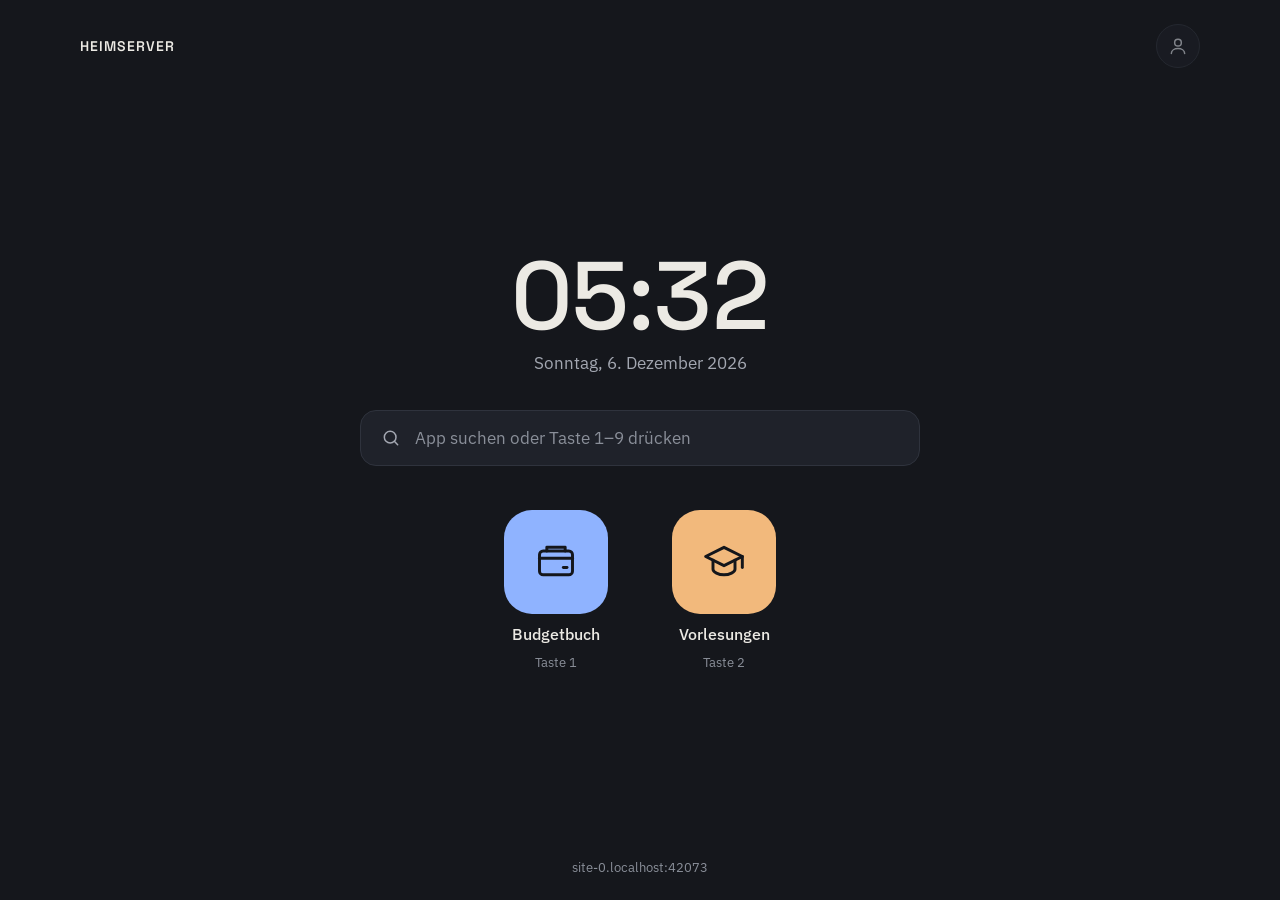
==== start/index.html @ 28f743a7 "Startseite (Launcher) und Caddy-Konfiguration für den Pi - Startseite im Launcher-Stil: Uhr, Suche, " ====
<!doctype html>
<html lang="de">
<head>
<meta charset="utf-8">
<meta name="viewport" content="width=device-width, initial-scale=1, viewport-fit=cover">
<meta name="color-scheme" content="dark">
<meta name="theme-color" content="#15171c">
<title>Heimserver</title>
<link rel="icon" href="data:image/svg+xml,<svg xmlns=%22http://www.w3.org/2000/svg%22 viewBox=%220 0 100 100%22><rect width=%22100%22 height=%22100%22 rx=%2224%22 fill=%22%2315171c%22/><rect x=%2224%22 y=%2224%22 width=%2222%22 height=%2222%22 rx=%226%22 fill=%22%238fb3ff%22/><rect x=%2254%22 y=%2224%22 width=%2222%22 height=%2222%22 rx=%226%22 fill=%22%23f2b97c%22/><rect x=%2224%22 y=%2254%22 width=%2222%22 height=%2222%22 rx=%226%22 fill=%22%23f2b97c%22/><rect x=%2254%22 y=%2254%22 width=%2222%22 height=%2222%22 rx=%226%22 fill=%22%238fb3ff%22/></svg>">
<link rel="preconnect" href="https://fonts.googleapis.com">
<link rel="stylesheet" href="https://fonts.googleapis.com/css2?family=Space+Grotesk:wght@500;600&amp;family=IBM+Plex+Sans:wght@400;500&amp;display=swap">
<link rel="stylesheet" href="/start/start.css">
</head>
<body>
<div class="page">
  <header class="top">
    <span class="brand">HEIMSERVER</span>
    <button type="button" class="account" disabled aria-label="Konto – kommt bald" title="Konto – kommt bald">
      <svg width="20" height="20" viewBox="0 0 24 24" fill="none" stroke="currentColor" stroke-width="1.8" stroke-linecap="round" stroke-linejoin="round" aria-hidden="true"><circle cx="12" cy="8" r="4"/><path d="M4 21c0-4 4-6 8-6s8 2 8 6"/></svg>
    </button>
  </header>

  <main class="center">
    <div class="clock">
      <div class="time" id="time">--:--</div>
      <div class="date" id="date"></div>
    </div>

    <label class="search">
      <svg width="20" height="20" viewBox="0 0 24 24" fill="none" stroke="currentColor" stroke-width="1.8" stroke-linecap="round" aria-hidden="true"><circle cx="11" cy="11" r="7"/><path d="M20 20l-4-4"/></svg>
      <span class="visually-hidden">App suchen</span>
      <input type="search" id="q" placeholder="App suchen oder Taste 1–9 drücken" autocomplete="off" spellcheck="false">
    </label>

    <nav aria-label="Apps">
      <ul class="apps" id="apps">
        <noscript>
          <li><a class="app" href="/budget/"><span class="label">Budgetbuch</span></a></li>
          <li><a class="app" href="/vorlesungen/"><span class="label">Vorlesungen</span></a></li>
        </noscript>
      </ul>
    </nav>
    <p class="empty" id="empty" hidden>Keine App gefunden.</p>
  </main>

  <footer class="host" id="host"></footer>
</div>
<script src="/start/start.js"></script>
</body>
</html>
---- start/start.css ----
:root {
  --bg: #15171c;
  --surface: #1f222a;
  --line: #2f333d;
  --fg: #eceae4;
  --muted: #a3a7b1;
  --faint: #8a8f99;
  --focus: #8fb3ff;
}

* { box-sizing: border-box; }

html, body { margin: 0; min-height: 100%; background: var(--bg); color: var(--fg); }

body { font-family: "IBM Plex Sans", system-ui, -apple-system, sans-serif; }

.page {
  min-height: 100vh;
  min-height: 100dvh;
  display: flex;
  flex-direction: column;
  padding: max(24px, env(safe-area-inset-top)) 16px max(24px, env(safe-area-inset-bottom));
}

.top { display: flex; justify-content: space-between; align-items: center; max-width: 1120px; width: 100%; margin: 0 auto; }

.brand { font-family: "Space Grotesk", system-ui, sans-serif; font-weight: 600; letter-spacing: 1px; font-size: 14px; }

.account {
  width: 44px; height: 44px; border-radius: 50%;
  border: 1px solid var(--line); background: #1c1f26; color: #c9ccd4;
  display: flex; align-items: center; justify-content: center;
}
.account:disabled { opacity: .6; cursor: not-allowed; }

.center { flex: 1; display: flex; flex-direction: column; align-items: center; justify-content: center; gap: 36px; padding: 32px 0; }

.clock { display: flex; flex-direction: column; align-items: center; gap: 8px; }
.time { font-family: "Space Grotesk", system-ui, sans-serif; font-weight: 500; font-size: clamp(64px, 14vw, 96px); letter-spacing: -2px; line-height: 1; font-variant-numeric: tabular-nums; }
.date { font-size: 17px; color: var(--muted); }

.search {
  width: min(560px, 100%);
  display: flex; gap: 12px; align-items: center;
  height: 56px; padding: 0 20px; border-radius: 16px;
  background: var(--surface); border: 1px solid var(--line); color: var(--muted);
}
.search:focus-within { border-color: var(--focus); }
.search input { flex: 1; min-width: 0; border: 0; outline: none; background: transparent; color: var(--fg); font: inherit; font-size: 17px; }
.search input::placeholder { color: var(--faint); }

.apps { list-style: none; margin: 0; padding: 0; display: flex; flex-wrap: wrap; justify-content: center; gap: 32px 40px; }

.app {
  display: flex; flex-direction: column; align-items: center; gap: 10px;
  width: 128px; padding: 8px 0; border-radius: 20px;
  color: var(--fg); text-decoration: none;
}
.app:focus-visible { outline: 2px solid var(--focus); outline-offset: 4px; }
.app .tile {
  width: 104px; height: 104px; border-radius: 28px;
  display: flex; align-items: center; justify-content: center;
  transition: transform .15s ease;
}
.app:hover .tile, .app:focus-visible .tile { transform: translateY(-3px); }
.app .label { font-size: 16px; font-weight: 500; text-align: center; }
.app .key { font-size: 13px; color: var(--faint); }

.empty { color: var(--muted); margin: 0; }

.host { text-align: center; font-size: 13px; color: var(--faint); }

.visually-hidden { position: absolute; width: 1px; height: 1px; overflow: hidden; clip: rect(0 0 0 0); white-space: nowrap; }

@media (max-width: 480px) {
  .center { gap: 28px; }
  .apps { gap: 24px; }
  .app { width: 104px; }
  .app .tile { width: 84px; height: 84px; border-radius: 22px; }
  .app .key { display: none; }
}

@media (prefers-reduced-motion: reduce) {
  .app .tile { transition: none; }
}
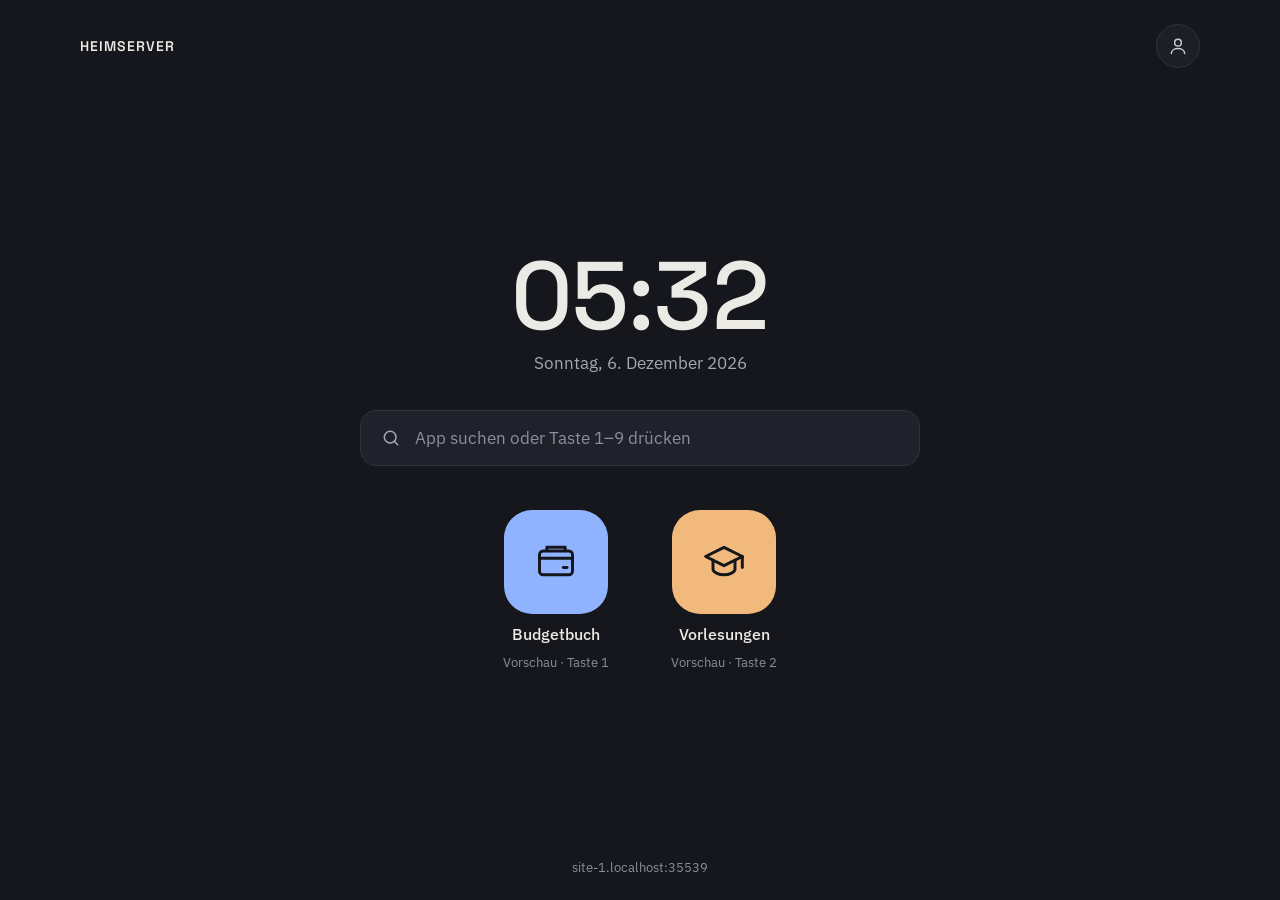
==== commit 2e78cdd3: "Anmeldung über die Startseite statt Basic-Auth-Fenster - Anmeldedienst (auth/server.py, Dienst homes" ====
--- a/start/index.html
+++ b/start/index.html
@@ -15,9 +15,16 @@
 <div class="page">
   <header class="top">
     <span class="brand">HEIMSERVER</span>
-    <button type="button" class="account" disabled aria-label="Konto – kommt bald" title="Konto – kommt bald">
-      <svg width="20" height="20" viewBox="0 0 24 24" fill="none" stroke="currentColor" stroke-width="1.8" stroke-linecap="round" stroke-linejoin="round" aria-hidden="true"><circle cx="12" cy="8" r="4"/><path d="M4 21c0-4 4-6 8-6s8 2 8 6"/></svg>
-    </button>
+    <div class="account-wrap">
+      <button type="button" class="account" id="account" aria-label="Anmelden" aria-haspopup="true" aria-expanded="false">
+        <svg id="account-icon" width="20" height="20" viewBox="0 0 24 24" fill="none" stroke="currentColor" stroke-width="1.8" stroke-linecap="round" stroke-linejoin="round" aria-hidden="true"><circle cx="12" cy="8" r="4"/><path d="M4 21c0-4 4-6 8-6s8 2 8 6"/></svg>
+        <span id="account-initial" hidden></span>
+      </button>
+      <div class="menu" id="menu" hidden>
+        <p class="menu-user" id="menu-user"></p>
+        <button type="button" class="menu-item" id="logout">Abmelden</button>
+      </div>
+    </div>
   </header>
 
   <main class="center">
@@ -45,6 +52,25 @@
 
   <footer class="host" id="host"></footer>
 </div>
+
+<dialog id="login" aria-labelledby="login-title">
+  <form id="login-form" method="dialog">
+    <h2 id="login-title">Anmelden</h2>
+    <p class="login-hint" id="login-hint" hidden></p>
+    <label>Benutzername
+      <input type="text" id="login-user" name="user" autocomplete="username" autocapitalize="off" spellcheck="false" required>
+    </label>
+    <label>Passwort
+      <input type="password" id="login-password" name="password" autocomplete="current-password" required>
+    </label>
+    <p class="login-error" id="login-error" role="alert" hidden></p>
+    <div class="login-actions">
+      <button type="submit" class="btn primary" id="login-submit">Anmelden</button>
+      <button type="button" class="btn secondary" id="login-cancel">Abbrechen</button>
+    </div>
+    <a class="login-preview" id="login-preview" href="/" hidden>Stattdessen Vorschau mit Beispieldaten ansehen</a>
+  </form>
+</dialog>
 <script src="/start/start.js"></script>
 </body>
 </html>
--- a/start/start.css
+++ b/start/start.css
@@ -31,7 +31,50 @@
   border: 1px solid var(--line); background: #1c1f26; color: #c9ccd4;
   display: flex; align-items: center; justify-content: center;
 }
-.account:disabled { opacity: .6; cursor: not-allowed; }
+.account { cursor: pointer; font: inherit; font-weight: 600; font-size: 17px; }
+.account:hover { border-color: #3a3f4a; }
+.account:focus-visible { outline: 2px solid var(--focus); outline-offset: 2px; }
+.account.signed-in { background: #8fb3ff; color: #14161b; border-color: #8fb3ff; }
+
+.account-wrap { position: relative; }
+.menu {
+  position: absolute; right: 0; top: 52px; z-index: 10; min-width: 220px;
+  padding: 8px; border-radius: 14px; background: var(--surface); border: 1px solid var(--line);
+  box-shadow: 0 12px 32px rgba(0, 0, 0, .35);
+}
+.menu-user { margin: 8px 12px 10px; font-size: 14px; color: var(--muted); }
+.menu-item {
+  width: 100%; min-height: 44px; padding: 0 12px; border: 0; border-radius: 10px; text-align: left;
+  background: transparent; color: var(--fg); font: inherit; cursor: pointer;
+}
+.menu-item:hover, .menu-item:focus-visible { background: #2a2e37; outline: none; }
+
+dialog#login {
+  width: min(400px, calc(100vw - 32px)); padding: 0; border-radius: 20px;
+  border: 1px solid var(--line); background: var(--surface); color: var(--fg);
+}
+dialog#login::backdrop { background: rgba(8, 9, 12, .7); }
+#login-form { display: flex; flex-direction: column; gap: 16px; padding: 28px; }
+#login-form h2 { margin: 0; font-family: "Space Grotesk", system-ui, sans-serif; font-size: 26px; font-weight: 600; }
+#login-form label { display: flex; flex-direction: column; gap: 6px; font-size: 14px; color: var(--muted); }
+#login-form input {
+  height: 48px; padding: 0 14px; border-radius: 12px; border: 1px solid var(--line);
+  background: var(--bg); color: var(--fg); font: inherit; font-size: 16px;
+}
+#login-form input:focus { outline: none; border-color: var(--focus); }
+.login-hint { margin: 0; color: var(--muted); }
+.login-error { margin: 0; color: #ff9b8f; }
+.login-actions { display: flex; gap: 12px; flex-wrap: wrap; }
+.btn {
+  display: inline-flex; align-items: center; justify-content: center; min-height: 48px; padding: 0 20px;
+  border-radius: 12px; font: inherit; font-weight: 500; cursor: pointer;
+}
+.btn.primary { flex: 1; background: #8fb3ff; color: #14161b; border: 0; }
+.btn.primary:disabled { opacity: .7; cursor: wait; }
+.btn.secondary { background: transparent; color: var(--fg); border: 1px solid var(--line); }
+.btn:focus-visible { outline: 2px solid var(--focus); outline-offset: 3px; }
+.login-preview { color: var(--muted); font-size: 14px; text-align: center; padding: 8px; }
+.login-preview:hover { color: var(--fg); }
 
 .center { flex: 1; display: flex; flex-direction: column; align-items: center; justify-content: center; gap: 36px; padding: 32px 0; }
 
